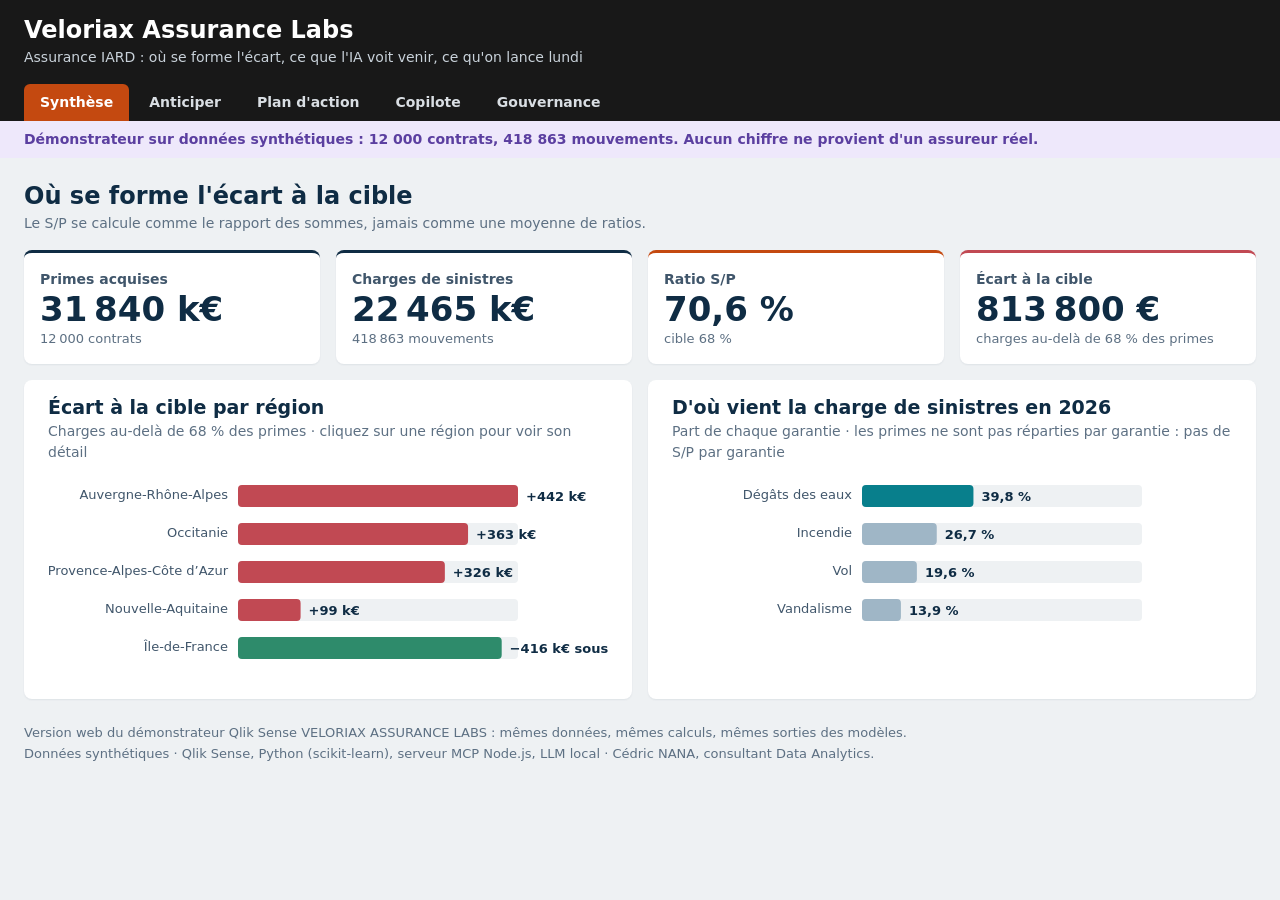
==== index.html @ 076e96ca "Veloriax Assurance Labs : version web, README FR/EN, schémas et vidéo Démonstrateur Qlik Sense de BI" ====
<!doctype html>
<html lang="fr">
<head>
<meta charset="utf-8">
<meta name="viewport" content="width=device-width, initial-scale=1">
<meta http-equiv="Content-Security-Policy" content="default-src 'none'; script-src 'self'; style-src 'self' 'unsafe-inline' https://fonts.googleapis.com; font-src https://fonts.gstatic.com; img-src 'self'; media-src 'self'; connect-src 'none'; base-uri 'none'; form-action 'none'; object-src 'none'">
<meta name="referrer" content="strict-origin-when-cross-origin">
<title>Veloriax Assurance Labs</title>
<meta name="description" content="Version web du démonstrateur Qlik Sense de BI augmentée par l'IA pour l'assurance IARD : où se forme l'écart de S/P, ce que l'IA voit venir, quoi lancer lundi, avec un copilote tracé et une gouvernance écrite.">
<link rel="preconnect" href="https://fonts.googleapis.com">
<link rel="preconnect" href="https://fonts.gstatic.com" crossorigin>
<link href="https://fonts.googleapis.com/css2?family=Source+Sans+3:wght@400;600;700&display=swap" rel="stylesheet">
<link rel="stylesheet" href="style.css">
</head>
<body>
<a class="evitement" href="#contenu">Aller au contenu</a>

<header class="bandeau-titre">
  <div class="bandeau-titre__texte">
    <h1>Veloriax Assurance Labs</h1>
    <p>Assurance IARD : où se forme l'écart, ce que l'IA voit venir, ce qu'on lance lundi</p>
  </div>
  <nav class="onglets" role="tablist" aria-label="Pages du dashboard">
    <button role="tab" id="onglet-synthese" aria-controls="page-synthese" data-page="synthese">Synthèse</button>
    <button role="tab" id="onglet-anticiper" aria-controls="page-anticiper" data-page="anticiper">Anticiper</button>
    <button role="tab" id="onglet-plan" aria-controls="page-plan" data-page="plan">Plan d'action</button>
    <button role="tab" id="onglet-copilote" aria-controls="page-copilote" data-page="copilote">Copilote</button>
    <button role="tab" id="onglet-gouvernance" aria-controls="page-gouvernance" data-page="gouvernance">Gouvernance</button>
  </nav>
</header>

<p class="avertissement">Démonstrateur sur données synthétiques : 12 000 contrats, 418 863 mouvements. Aucun chiffre ne provient d'un assureur réel.</p>

<main id="contenu">
  <noscript><p class="info">Ce dashboard a besoin de JavaScript pour afficher les chiffres et les graphiques.</p></noscript>

  <section class="page" id="page-synthese" role="tabpanel" aria-labelledby="onglet-synthese" tabindex="-1">
    <div class="page__tete">
      <div>
        <h2>Où se forme l'écart à la cible</h2>
        <p class="sous-titre">Le S/P se calcule comme le rapport des sommes, jamais comme une moyenne de ratios.</p>
      </div>
    </div>
    <div class="kpis" id="kpis-synthese"></div>
    <div class="grille-2">
      <article class="carte">
        <h3>Écart à la cible par région</h3>
        <p class="sous-titre">Charges au-delà de 68 % des primes · cliquez sur une région pour voir son détail</p>
        <div class="graphe" id="g-regions"></div>
        <p class="info" id="detail-region" aria-live="polite"></p>
      </article>
      <article class="carte">
        <h3>D'où vient la charge de sinistres en 2026</h3>
        <p class="sous-titre">Part de chaque garantie · les primes ne sont pas réparties par garantie : pas de S/P par garantie</p>
        <div class="graphe" id="g-garanties"></div>
      </article>
    </div>
  </section>

  <section class="page" id="page-anticiper" role="tabpanel" aria-labelledby="onglet-anticiper" tabindex="-1" hidden>
    <div class="page__tete">
      <div>
        <h2>Ce que l'IA voit venir</h2>
        <p class="sous-titre">Trois modèles validés sur une période qu'ils n'avaient jamais vue, avec leur preuve et leur limite.</p>
      </div>
    </div>
    <div class="modeles" id="modeles"></div>
    <article class="carte">
      <div class="carte__tete">
        <div>
          <h3>Les listes de travail produites par les modèles</h3>
          <p class="sous-titre" id="st-liste"></p>
        </div>
        <div class="segments" role="group" aria-label="Choisir la liste">
          <button type="button" data-liste="dde" aria-pressed="true">Dégâts des eaux</button>
          <button type="button" data-liste="cout" aria-pressed="false">Provisions</button>
          <button type="button" data-liste="gli" aria-pressed="false">Impayés GLI</button>
        </div>
      </div>
      <div class="defilement-tableau"><table class="tableau" id="t-liste"></table></div>
    </article>
  </section>

  <section class="page" id="page-plan" role="tabpanel" aria-labelledby="onglet-plan" tabindex="-1" hidden>
    <div class="page__tete">
      <div>
        <h2>Ce qu'on lance lundi, et ce que cela peut changer</h2>
        <p class="sous-titre">Une fourchette, pas une promesse : 5 000 scénarios de sinistralité, efficacités à mesurer par groupe témoin.</p>
      </div>
    </div>
    <div class="kpis" id="kpis-plan"></div>
    <div class="grille-2">
      <article class="carte">
        <h3>S/P glissant 12 mois : la tendance et ce que le plan peut infléchir</h3>
        <p class="sous-titre">Bande = 8 chances sur 10 · la cible de 68 % est hors de l’échelle : elle ne se rejoint pas en un trimestre</p>
        <div class="graphe graphe--haut" id="g-projection"></div>
      </article>
      <article class="carte">
        <h3>Effet de chaque action sur 3 mois</h3>
        <p class="sous-titre">Médiane et fourchette P10–P90 en € de charge évitée · rouge = dégrade le S/P à court terme</p>
        <div id="g-actions"></div>
      </article>
    </div>
    <article class="carte">
      <h3>Les tâches de la semaine</h3>
      <p class="sous-titre">Les premières tâches de chaque action, classées par l'IA · un humain valide chaque geste</p>
      <div class="defilement-tableau"><table class="tableau" id="t-taches"></table></div>
    </article>
  </section>

  <section class="page" id="page-copilote" role="tabpanel" aria-labelledby="onglet-copilote" tabindex="-1" hidden>
    <div class="page__tete">
      <div>
        <h2>Demander, vérifier, décider</h2>
        <p class="sous-titre">Réponses enregistrées du copilote : chacune affiche les outils interrogés et les documents cités.</p>
      </div>
    </div>
    <div class="grille-copilote">
      <article class="carte copilote">
        <h3>Copilote de décision</h3>
        <div class="suggestions" id="suggestions" role="group" aria-label="Questions"></div>
        <div class="fil" id="fil" aria-live="polite"><p class="fil__vide">Choisissez une question : la réponse enregistrée s'affiche avec sa trace.</p></div>
      </article>
      <article class="carte">
        <h3>Briefing de la semaine</h3>
        <p class="sous-titre" id="st-veille"></p>
        <ul class="alertes" id="alertes"></ul>
      </article>
    </div>
  </section>

  <section class="page" id="page-gouvernance" role="tabpanel" aria-labelledby="onglet-gouvernance" tabindex="-1" hidden>
    <div class="page__tete">
      <div>
        <h2>D'où vient ce chiffre, et qui en répond</h2>
        <p class="sous-titre">Définitions, fiches des modèles, contrôles et charte : ce que le copilote applique.</p>
      </div>
    </div>
    <div class="grille-2">
      <article class="carte">
        <h3>Charte d'usage de l'IA</h3>
        <ol class="charte" id="charte"></ol>
      </article>
      <article class="carte">
        <h3>Contrôles de chargement</h3>
        <p class="sous-titre">Recalculés par le copilote à la demande · un écart bloque l'usage des chiffres</p>
        <div class="defilement-tableau"><table class="tableau" id="t-controles"></table></div>
      </article>
    </div>
    <article class="carte">
      <h3>KPI gouvernés</h3>
      <p class="sous-titre">Une définition, une règle, un propriétaire</p>
      <div class="defilement-tableau"><table class="tableau" id="t-kpi"></table></div>
    </article>
    <article class="carte">
      <h3>Fiches des modèles</h3>
      <p class="sous-titre">Validés sur une période jamais vue · limites affichées telles quelles</p>
      <div class="defilement-tableau"><table class="tableau" id="t-modeles"></table></div>
    </article>
  </section>
</main>

<footer class="pied">
  <p>Version web du démonstrateur Qlik Sense VELORIAX ASSURANCE LABS : mêmes données, mêmes calculs, mêmes sorties des modèles.</p>
  <p>Données synthétiques · Qlik Sense, Python (scikit-learn), serveur MCP Node.js, LLM local · Cédric NANA, consultant Data Analytics.</p>
</footer>


<script src="data.js"></script>
<script src="app.js"></script>
</body>
</html>
---- style.css ----
/* Veloriax Assurance Labs · version web
   Charte reprise de l'application Qlik Sense : bandeau noir, onglet actif orange, encre bleu nuit, IA en sarcelle. */
:root {
  --noir: #181818;
  --orange: #c44910;
  --encre: #0f2c44;
  --sarcelle: #087f8c;
  --sarcelle-clair: #cfe9ec;
  --rouge: #c14953;
  --vert: #2e8b6b;
  --violet: #5b3fa0;
  --violet-clair: #eee8fb;
  --texte: #1c2733;
  --texte-2: #40566b;
  --texte-3: #5d7083;
  --fond: #eef1f3;
  --carte: #ffffff;
  --trait: #e3eaee;
  --trait-fort: #c8d3db;

  --police: "Source Sans 3", "Segoe UI", system-ui, -apple-system, sans-serif;
  --t-xs: 0.8125rem;
  --t-s: 0.875rem;
  --t-m: 1rem;
  --t-l: 1.1875rem;
  --t-xl: 1.5rem;
  --t-kpi: 2.125rem;

  --e-1: 4px;
  --e-2: 8px;
  --e-3: 12px;
  --e-4: 16px;
  --e-5: 24px;
  --e-6: 32px;
  --rayon: 8px;
  --ombre: 0 1px 2px rgba(15, 44, 68, 0.07);
  --duree: 260ms;
}

* { box-sizing: border-box; }
html { -webkit-text-size-adjust: 100%; }
body { margin: 0; font-family: var(--police); font-size: var(--t-m); line-height: 1.5; color: var(--texte); background: var(--fond); }
h1, h2, h3 { margin: 0; line-height: 1.2; }
p { margin: 0; }
button { font: inherit; color: inherit; }
:focus-visible { outline: 3px solid var(--orange); outline-offset: 2px; }

.evitement { position: absolute; left: -999px; top: 0; background: var(--carte); padding: var(--e-2) var(--e-4); z-index: 10; }
.evitement:focus { left: var(--e-4); }

.bandeau-titre { background: var(--noir); color: #fff; padding: var(--e-4) var(--e-5) 0; }
.bandeau-titre h1 { font-size: var(--t-xl); font-weight: 700; }
.bandeau-titre p { color: #c9d2da; font-size: var(--t-s); margin-top: 2px; }
.onglets { display: flex; gap: var(--e-1); margin-top: var(--e-4); overflow-x: auto; scrollbar-width: none; }
.onglets button { background: transparent; border: 0; color: #d9dee3; padding: var(--e-2) var(--e-4); font-weight: 600; font-size: var(--t-s); border-radius: 6px 6px 0 0; cursor: pointer; white-space: nowrap; }
.onglets button:hover { background: #2a2a2a; color: #fff; }
.onglets button[aria-selected="true"] { background: var(--orange); color: #fff; }

.avertissement { background: var(--violet-clair); color: var(--violet); font-size: var(--t-s); font-weight: 600; padding: var(--e-2) var(--e-5); }

main { max-width: 1320px; margin: 0 auto; padding: var(--e-5); }
.page { display: grid; gap: var(--e-4); }
.page[hidden] { display: none; }
.page:focus { outline: none; }
.page__tete { display: flex; justify-content: space-between; align-items: flex-end; gap: var(--e-4); flex-wrap: wrap; }
.page__tete h2 { font-size: var(--t-xl); color: var(--encre); }
.sous-titre { color: var(--texte-3); font-size: var(--t-s); margin-top: 2px; }

.bouton-secondaire { background: var(--carte); border: 1px solid var(--trait-fort); border-radius: 6px; padding: var(--e-2) var(--e-4); font-size: var(--t-s); font-weight: 600; color: var(--encre); cursor: pointer; }
.bouton-secondaire:hover { border-color: var(--encre); }

.kpis { display: grid; grid-template-columns: repeat(auto-fit, minmax(210px, 1fr)); gap: var(--e-4); }
.kpi { background: var(--carte); border-radius: var(--rayon); box-shadow: var(--ombre); padding: var(--e-4); border-top: 3px solid var(--k, var(--encre)); }
.kpi__libelle { font-size: var(--t-s); font-weight: 600; color: var(--texte-2); }
.kpi__valeur { font-size: var(--t-kpi); font-weight: 700; color: var(--encre); line-height: 1.15; font-variant-numeric: tabular-nums; }
.kpi__note { font-size: var(--t-xs); color: var(--texte-3); }
.kpi__ia { display: inline-block; margin-top: var(--e-1); background: var(--violet-clair); color: var(--violet); font-size: var(--t-xs); font-weight: 600; border-radius: 10px; padding: 1px var(--e-2); }

.grille-2 { display: grid; grid-template-columns: repeat(2, minmax(0, 1fr)); gap: var(--e-4); }
.grille-copilote { display: grid; grid-template-columns: minmax(0, 1.4fr) minmax(0, 1fr); gap: var(--e-4); }
.carte { background: var(--carte); border-radius: var(--rayon); box-shadow: var(--ombre); padding: var(--e-4) var(--e-5) var(--e-5); min-width: 0; }
.carte h3 { font-size: var(--t-l); color: var(--encre); }
.carte__tete { display: flex; justify-content: space-between; gap: var(--e-4); flex-wrap: wrap; align-items: flex-end; margin-bottom: var(--e-3); }
.graphe { margin-top: var(--e-3); }
.graphe svg { display: block; width: 100%; height: auto; }
.info { background: #e8f3f5; color: var(--encre); border-radius: 6px; padding: var(--e-2) var(--e-3); font-size: var(--t-s); margin-top: var(--e-3); }
.info:empty { display: none; }

.barre { cursor: pointer; }
.barre:hover rect.plein, .barre:focus rect.plein { opacity: 0.85; }
.barre[aria-pressed="true"] rect.plein { stroke: var(--encre); stroke-width: 2; }

.modeles { display: grid; grid-template-columns: repeat(3, minmax(0, 1fr)); gap: var(--e-4); }
.modele { background: var(--carte); border-radius: var(--rayon); box-shadow: var(--ombre); padding: var(--e-4) var(--e-5); display: grid; gap: var(--e-2); align-content: start; }
.modele h3 { font-size: var(--t-l); color: var(--encre); }
.modele__question { color: var(--texte-2); font-size: var(--t-s); }
.modele__chiffre { font-size: 1.75rem; font-weight: 700; color: var(--encre); font-variant-numeric: tabular-nums; }
.duel { display: grid; gap: 6px; font-size: var(--t-s); }
.duel__ligne { display: grid; grid-template-columns: 110px 1fr 52px; align-items: center; gap: var(--e-2); }
.duel__piste { background: var(--fond); border-radius: 4px; height: 12px; overflow: hidden; }
.duel__barre { height: 100%; border-radius: 4px; transform-origin: left; animation: pousser 700ms ease-out both; }
.duel__valeur { text-align: right; font-weight: 600; font-variant-numeric: tabular-nums; }
.limite { font-size: var(--t-s); border-left: 3px solid var(--orange); padding-left: var(--e-3); color: var(--texte-2); }
.verdict { font-size: var(--t-xs); font-weight: 700; border-radius: 10px; padding: 2px var(--e-2); justify-self: start; }
.verdict--net { background: #dff1ea; color: #1f6b50; }
.verdict--prudent { background: #fdebd9; color: #8a3d0b; }
.verdict--faible { background: #f6e1e3; color: #8e2a33; }
@keyframes pousser { from { transform: scaleX(0); } to { transform: scaleX(1); } }

.segments { display: inline-flex; border: 1px solid var(--trait-fort); border-radius: 6px; overflow: hidden; }
.segments button { background: var(--carte); border: 0; padding: 6px var(--e-3); font-size: var(--t-s); font-weight: 600; cursor: pointer; color: var(--texte-2); }
.segments button + button { border-left: 1px solid var(--trait-fort); }
.segments button[aria-pressed="true"] { background: var(--encre); color: #fff; }

.defilement-tableau { overflow: auto; max-height: 420px; margin-top: var(--e-3); border: 1px solid var(--trait); border-radius: 6px; }
.tableau { width: 100%; border-collapse: collapse; font-size: var(--t-s); }
.tableau th { position: sticky; top: 0; background: #f6f8f9; text-align: left; font-weight: 700; color: var(--texte-2); padding: var(--e-2) var(--e-3); border-bottom: 1px solid var(--trait-fort); }
.tableau td { padding: var(--e-2) var(--e-3); border-bottom: 1px solid var(--trait); vertical-align: top; }
.tableau .nombre { text-align: right; font-variant-numeric: tabular-nums; white-space: nowrap; }
.statut { font-weight: 700; }
.statut--ok { color: #1f6b50; }
.statut--ko { color: var(--rouge); }

.actions { display: grid; gap: var(--e-3); margin-top: var(--e-3); }
.action { display: grid; grid-template-columns: minmax(0, 1.25fr) minmax(0, 1fr) 64px; gap: var(--e-3); align-items: center; }
.action__nom { font-weight: 700; color: var(--encre); font-size: var(--t-s); }
.action__cible { font-size: var(--t-xs); color: var(--texte-3); }
.action__points { text-align: right; font-weight: 700; font-variant-numeric: tabular-nums; }
.action svg { width: 100%; height: 22px; display: block; }
.total { display: flex; justify-content: space-between; border-top: 1px solid var(--trait); margin-top: var(--e-3); padding-top: var(--e-2); font-weight: 600; }

.copilote { background: var(--encre); color: #e8eef3; }
.copilote h3 { color: #fff; }
.suggestions { display: flex; flex-wrap: wrap; gap: var(--e-2); margin-top: var(--e-3); }
.suggestions button { background: transparent; border: 1px solid #4d6a83; color: #e8eef3; border-radius: 16px; padding: 4px var(--e-3); font-size: var(--t-s); cursor: pointer; }
.suggestions button:hover, .suggestions button[aria-pressed="true"] { background: var(--sarcelle); border-color: var(--sarcelle); color: #fff; }
.fil { background: #173a56; border-radius: 6px; margin-top: var(--e-3); padding: var(--e-4); min-height: 300px; }
.fil__vide { color: #a9bccb; font-size: var(--t-s); }
.fil__q { color: #8fd3db; font-weight: 700; }
.fil__r { margin-top: var(--e-2); line-height: 1.6; }
.trace { display: flex; flex-wrap: wrap; gap: 6px; margin-top: var(--e-3); }
.trace span { background: #24506f; color: #d5e3ee; font-size: var(--t-xs); border-radius: 4px; padding: 1px 6px; }
.trace span.doc { background: #3b3170; }
.ecrire { animation: apparaitre var(--duree) ease-out both; }
@keyframes apparaitre { from { opacity: 0; transform: translateY(4px); } to { opacity: 1; transform: none; } }

.alertes { list-style: none; margin: var(--e-3) 0 0; padding: 0; display: grid; gap: var(--e-3); }
.alerte { border-left: 4px solid var(--rouge); padding: var(--e-2) var(--e-3); background: #fbf4f5; border-radius: 0 6px 6px 0; }
.alerte--calme { border-color: var(--vert); background: #f1f8f5; }
.alerte b { color: var(--encre); display: block; font-size: var(--t-s); }
.alerte p { font-size: var(--t-s); color: var(--texte-2); }
.alerte small { color: var(--texte-3); font-size: var(--t-xs); }

.charte { margin: var(--e-3) 0 0; padding-left: 1.4em; display: grid; gap: var(--e-2); font-size: var(--t-s); }

.pied { max-width: 1320px; margin: 0 auto; padding: 0 var(--e-5) var(--e-6); color: var(--texte-3); font-size: var(--t-xs); display: grid; gap: 2px; }

.fermer { background: none; border: 0; font-size: 1.75rem; line-height: 1; cursor: pointer; color: var(--texte-2); padding: 0 var(--e-2); }

@media (max-width: 980px) {
  .grille-2, .grille-copilote, .modeles { grid-template-columns: minmax(0, 1fr); }
}
@media (max-width: 560px) {
  main { padding: var(--e-4); }
  .bandeau-titre { padding: var(--e-4) var(--e-4) 0; }
  .avertissement { padding: var(--e-2) var(--e-4); }
  .action { grid-template-columns: minmax(0, 1fr) 64px; }
  .action svg { grid-column: 1 / -1; grid-row: 2; }
  .duel__ligne { grid-template-columns: 90px 1fr 48px; }
  .pied { padding: 0 var(--e-4) var(--e-6); }
}
@media (prefers-reduced-motion: reduce) {
  *, *::before, *::after { animation-duration: 1ms !important; transition-duration: 1ms !important; }
}
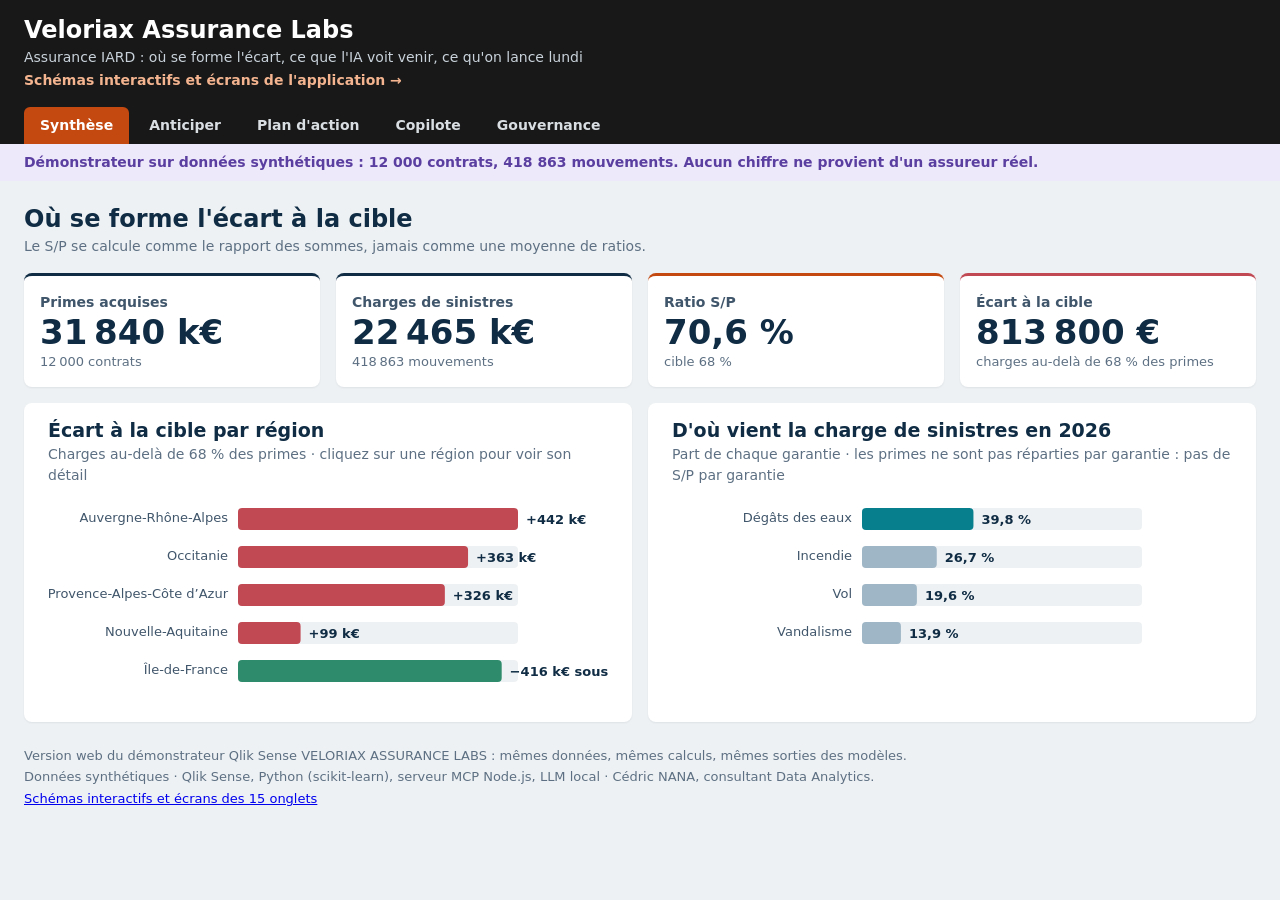
==== commit 3e83c8ca: "Ajoute les 15 onglets en images, cinq schémas interactifs et leur page - README FR et EN : capture e" ====
--- a/index.html
+++ b/index.html
@@ -19,6 +19,7 @@
   <div class="bandeau-titre__texte">
     <h1>Veloriax Assurance Labs</h1>
     <p>Assurance IARD : où se forme l'écart, ce que l'IA voit venir, ce qu'on lance lundi</p>
+    <p><a class="lien-annexe" href="diagrammes/">Schémas interactifs et écrans de l'application →</a></p>
   </div>
   <nav class="onglets" role="tablist" aria-label="Pages du dashboard">
     <button role="tab" id="onglet-synthese" aria-controls="page-synthese" data-page="synthese">Synthèse</button>
@@ -163,6 +164,7 @@
 <footer class="pied">
   <p>Version web du démonstrateur Qlik Sense VELORIAX ASSURANCE LABS : mêmes données, mêmes calculs, mêmes sorties des modèles.</p>
   <p>Données synthétiques · Qlik Sense, Python (scikit-learn), serveur MCP Node.js, LLM local · Cédric NANA, consultant Data Analytics.</p>
+  <p><a href="diagrammes/">Schémas interactifs et écrans des 15 onglets</a></p>
 </footer>
 
 
--- a/style.css
+++ b/style.css
@@ -172,3 +172,6 @@
 @media (prefers-reduced-motion: reduce) {
   *, *::before, *::after { animation-duration: 1ms !important; transition-duration: 1ms !important; }
 }
+
+.lien-annexe { color: #f3b48f; font-weight: 600; text-decoration: none; }
+.lien-annexe:hover { color: #fff; text-decoration: underline; }
